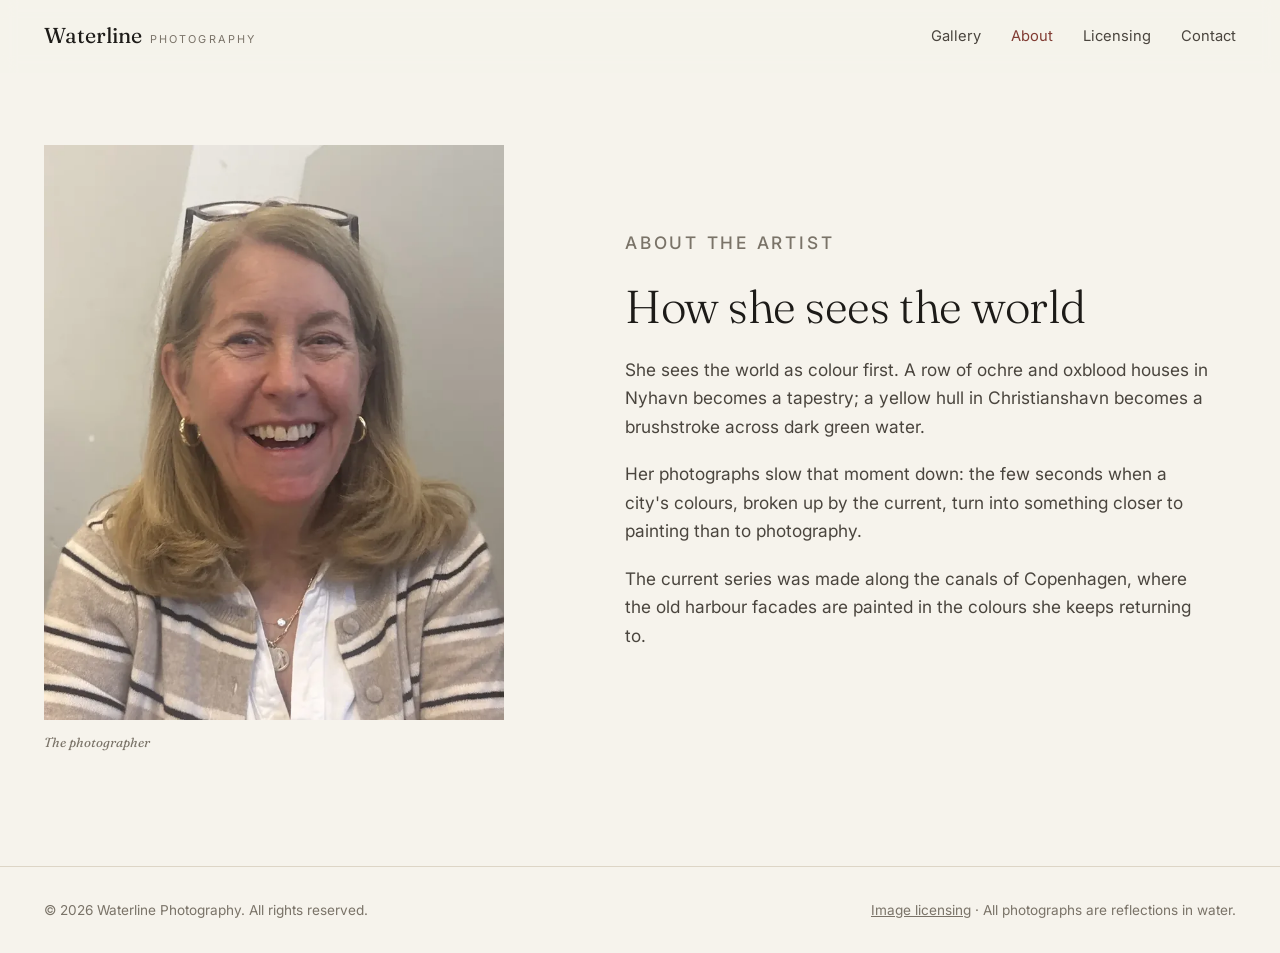
==== about.html @ 840163b0 "Add Waterline Photography website Home, Gallery, About and Licensing pages with styles and photos.  " ====
<!DOCTYPE html>
<html lang="en">
<head>
<meta charset="UTF-8">
<meta name="viewport" content="width=device-width, initial-scale=1.0, viewport-fit=cover">
<title>About | Waterline Photography</title>
<meta name="description" content="About the photographer behind Waterline Photography and how she sees the world as colour.">
<meta name="theme-color" content="#f6f3ec">
<link rel="preconnect" href="https://fonts.googleapis.com">
<link rel="preconnect" href="https://fonts.gstatic.com" crossorigin>
<link href="https://fonts.googleapis.com/css2?family=Fraunces:ital,opsz,wght@0,9..144,300;0,9..144,400;1,9..144,300;1,9..144,400&family=Inter:wght@400;500&display=swap" rel="stylesheet">
<link rel="stylesheet" href="assets/styles.css">
<style>:root { padding-top: env(safe-area-inset-top, 0px); padding-bottom: env(safe-area-inset-bottom, 0px); }</style>
</head>
<body>
<header class="site-header">
  <div class="wrap nav">
    <a class="wordmark" href="./">Waterline<span>Photography</span></a>
    <nav aria-label="Main">
      <a href="gallery.html">Gallery</a>
      <a href="about.html" aria-current="page">About</a>
      <a href="licensing.html">Licensing</a>
      <a href="./#contact">Contact</a>
    </nav>
  </div>
</header>

<main id="top">
  <section id="about" class="about about-page">
    <div class="wrap about-grid">
      <figure class="about-image">
        <img src="assets/img/artist-portrait.webp" width="720" height="900" loading="lazy" alt="Portrait of the photographer behind Waterline Photography, smiling, with her glasses pushed up on her head.">
        <figcaption>The photographer</figcaption>
      </figure>
      <div class="about-text">
        <p class="eyebrow">About the artist</p>
        <h2>How she sees the world</h2>
        <p>She sees the world as colour first. A row of ochre and oxblood houses in Nyhavn becomes a tapestry; a yellow hull in Christianshavn becomes a brushstroke across dark green water.</p>
        <p>Her photographs slow that moment down: the few seconds when a city's colours, broken up by the current, turn into something closer to painting than to photography.</p>
        <p>The current series was made along the canals of Copenhagen, where the old harbour facades are painted in the colours she keeps returning to.</p>
      </div>
    </div>
  </section>

</main>

<footer class="site-footer">
  <div class="wrap footer-inner">
    <span>© 2026 Waterline Photography. All rights reserved.</span>
    <span><a href="licensing.html">Image licensing</a> · All photographs are reflections in water.</span>
  </div>
</footer>

<script src="assets/main.js"></script>
</body>
</html>
---- assets/styles.css ----
/* Waterline Photography */
:root {
  --paper: #f6f3ec;
  --paper-deep: #ece6da;
  --ink: #1d1b18;
  --ink-soft: #4a453e;
  --muted: #7a7368;
  --line: #ddd5c6;
  --ochre: #c38a4c;
  --oxblood: #813c33;
  --sea: #24433a;
  --card: #fffdf8;
  --serif: "Fraunces", Georgia, "Times New Roman", serif;
  --sans: "Inter", system-ui, -apple-system, "Segoe UI", sans-serif;
  --max: 1240px;
  color-scheme: light;
}

*, *::before, *::after { box-sizing: border-box; }
html { scroll-behavior: smooth; }
body {
  margin: 0;
  background: var(--paper);
  color: var(--ink-soft);
  font-family: var(--sans);
  font-size: 16px;
  line-height: 1.65;
  -webkit-font-smoothing: antialiased;
}
body::before {
  content: ""; position: fixed; inset: 0 0 auto;
  height: env(safe-area-inset-top, 0px); z-index: 11;
  background: var(--paper);
}
img { display: block; max-width: 100%; height: auto; }
a { color: inherit; }

h1, h2, h3 {
  font-family: var(--serif);
  font-weight: 300;
  color: var(--ink);
  line-height: 1.1;
  letter-spacing: -0.01em;
  margin: 0 0 .5em;
  text-wrap: balance;
}
h1 { font-size: clamp(2.6rem, 6vw, 4.8rem); }
h1 em, h2 em { font-style: italic; color: var(--oxblood); }
h2 { font-size: clamp(2rem, 3.6vw, 3rem); }
h3 { font-size: clamp(1.4rem, 2.2vw, 1.85rem); }
p { margin: 0 0 1.1em; }

.wrap {
  max-width: var(--max);
  margin: 0 auto;
  padding-left: max(24px, env(safe-area-inset-left, 0px));
  padding-right: max(24px, env(safe-area-inset-right, 0px));
}
.narrow { max-width: 720px; }
.eyebrow {
  font-size: .78rem;
  font-weight: 500;
  letter-spacing: .16em;
  text-transform: uppercase;
  color: var(--muted);
  margin-bottom: 1.4em;
}

/* Header */
.site-header {
  position: sticky; top: env(safe-area-inset-top, 0px); z-index: 10;
  background: rgba(246, 243, 236, .9);
  backdrop-filter: blur(8px);
  -webkit-backdrop-filter: blur(8px);
  border-bottom: 1px solid transparent;
}
.nav { display: flex; justify-content: space-between; align-items: center; height: 72px; gap: 16px; }
.wordmark {
  font-family: var(--serif);
  font-size: 1.35rem;
  color: var(--ink);
  text-decoration: none;
  white-space: nowrap;
}
.wordmark span {
  font-family: var(--sans);
  font-size: .68rem;
  letter-spacing: .2em;
  text-transform: uppercase;
  color: var(--muted);
  margin-left: .7em;
}
.site-header nav { display: flex; gap: 30px; }
.site-header nav a {
  text-decoration: none;
  font-size: .92rem;
  color: var(--ink-soft);
}
.site-header nav a:hover { color: var(--oxblood); }
a:focus-visible, button:focus-visible, summary:focus-visible { outline: 2px solid var(--ink); outline-offset: 3px; }

/* Hero */
.hero { padding-block: 48px 96px; }
.hero-grid {
  display: grid;
  grid-template-columns: 1fr 1fr;
  gap: 64px;
  align-items: center;
}
.hero-grid > *, .piece > *, .about-grid > *, .how-grid > * { min-width: 0; }
.lead { font-size: 1.15rem; max-width: 30em; }
.link-arrow {
  display: inline-block;
  margin-top: .6em;
  color: var(--ink);
  text-decoration: none;
  border-bottom: 1px solid var(--ink);
  padding-bottom: 2px;
}
.link-arrow::after { content: " ↓"; }
.link-arrow:hover { color: var(--oxblood); border-color: var(--oxblood); }
.hero-image { margin: 0; }
.hero-image img { width: 100%; aspect-ratio: 1; object-fit: cover; background: var(--paper-deep); }
figcaption {
  font-size: .82rem;
  color: var(--muted);
  margin-top: 12px;
  font-style: italic;
  font-family: var(--serif);
}

/* Statement */
.statement {
  padding-block: 96px;
  border-top: 1px solid var(--line);
  border-bottom: 1px solid var(--line);
  text-align: center;
}
.statement p {
  font-family: var(--serif);
  font-weight: 300;
  font-size: clamp(1.4rem, 2.6vw, 2rem);
  line-height: 1.4;
  color: var(--ink);
  margin: 0;
}

/* Work */
.work { padding-block: 112px 64px; }
.section-head { margin-bottom: 64px; }
.piece {
  display: grid;
  grid-template-columns: 7fr 5fr;
  gap: 64px;
  align-items: end;
  margin-bottom: 120px;
}
.piece.flip { grid-template-columns: 5fr 7fr; }
.piece.flip .piece-image { order: 2; }
.piece-image {
  display: block;
  padding: 0;
  border: 0;
  background: none;
  cursor: zoom-in;
  overflow: hidden;
}
.piece-image img { width: 100%; aspect-ratio: 1; object-fit: cover; transition: transform .8s ease; background: var(--paper-deep); }
.piece-image:hover img { transform: scale(1.02); }
.piece-image:focus-visible { outline: 2px solid var(--ink); outline-offset: 4px; }
.num {
  display: block;
  font-family: var(--serif);
  font-style: italic;
  color: var(--muted);
  margin-bottom: 1em;
}
.place { color: var(--muted); font-size: .92rem; }
.swatches { display: flex; flex-wrap: wrap; gap: 8px; list-style: none; padding: 0; margin: 28px 0 0; }
.swatches li {
  width: 36px; height: 36px;
  border-radius: 50%;
  background: var(--c);
  box-shadow: inset 0 0 0 1px rgba(0, 0, 0, .06);
}

/* Palette band */
.palette-band { padding-block: 0 112px; }
.band { display: flex; height: 120px; }
.band span { flex: 1; background: var(--c); }
.band-caption {
  margin-top: 20px;
  font-family: var(--serif);
  font-style: italic;
  color: var(--muted);
}

/* About */
.about { background: var(--paper-deep); padding-block: 112px; }
.about-grid {
  display: grid;
  grid-template-columns: 5fr 6fr;
  gap: 72px;
  align-items: center;
}
.about-image { margin: 0; }
.about-image img { width: 100%; max-width: 460px; aspect-ratio: 4 / 5; object-fit: cover; background: var(--line); }
.about-text p { font-size: 1.08rem; max-width: 34em; }

/* Contact */
.contact { padding-block: 120px; text-align: center; }
.button {
  display: inline-block;
  margin-top: 12px;
  padding: 14px 28px;
  border: 1px solid var(--ink);
  border-radius: 999px;
  color: var(--ink);
  text-decoration: none;
  transition: background .2s, color .2s;
  overflow-wrap: anywhere;
}
.button:hover { background: var(--ink); color: var(--paper); }
.email-note { margin-top: 18px; font-size: .9rem; color: var(--muted); }
.email-note code { font-family: var(--sans); color: var(--ink); user-select: all; }

/* Footer */
.site-footer { border-top: 1px solid var(--line); padding-block: 32px; font-size: .85rem; color: var(--muted); }
.footer-inner { display: flex; justify-content: space-between; gap: 16px; flex-wrap: wrap; }

/* Lightbox */
.lightbox {
  border: 0;
  padding: 0;
  background: transparent;
  max-width: 96vw;
  max-height: 96vh;
}
.lightbox::backdrop { background: rgba(20, 18, 15, .92); }
.lightbox img { max-width: 92vw; max-height: 84vh; width: auto; margin: 0 auto; }
.lightbox-caption {
  color: #e9e3d6;
  text-align: center;
  font-family: var(--serif);
  font-style: italic;
  margin: 14px 0 0;
}
.lightbox-close {
  position: fixed;
  top: calc(16px + env(safe-area-inset-top, 0px));
  right: calc(20px + env(safe-area-inset-right, 0px));
  background: none; border: 0;
  color: #e9e3d6;
  font-size: 2.2rem; line-height: 1;
  cursor: pointer;
}

/* Responsive */
@media (max-width: 860px) {
  .hero { padding-block: 24px 72px; }
  .hero-grid, .about-grid, .piece, .piece.flip { grid-template-columns: 1fr; gap: 32px; }
  .piece.flip .piece-image { order: 0; }
  .piece { margin-bottom: 80px; }
  .work, .about { padding-block: 80px; }
  .statement { padding-block: 64px; }
  .band { height: 72px; }
}
@media (max-width: 520px) {
  .wrap { padding-left: max(16px, env(safe-area-inset-left, 0px)); padding-right: max(16px, env(safe-area-inset-right, 0px)); }
  .wordmark span { display: none; }
  .site-header nav { gap: 18px; }
  .swatches li { width: 30px; height: 30px; }
}
@media (prefers-reduced-motion: reduce) {
  html { scroll-behavior: auto; }
  .piece-image img { transition: none; }
}

/* Licensing page */
.site-header nav a[aria-current="page"] { color: var(--oxblood); }
.page-hero { padding-block: 72px 56px; }
.page-hero h1 { font-size: clamp(2.4rem, 5vw, 4rem); }
.page-hero .wrap.narrow { max-width: var(--max); }
.page-hero .lead { max-width: 40em; }
.licences { padding-block: 40px 96px; }
.tiers { display: grid; grid-template-columns: repeat(3, 1fr); gap: 24px; align-items: stretch; }
.tier {
  display: flex; flex-direction: column;
  background: var(--card);
  border: 1px solid var(--line);
  padding: 32px 28px;
  min-width: 0;
}
.tier.featured { border-color: var(--ochre); box-shadow: 0 18px 40px rgba(129, 60, 51, .08); }
.tier h3 { margin-bottom: .2em; }
.tier-for { color: var(--muted); font-style: italic; font-family: var(--serif); }
.tier ul { padding-left: 18px; margin: 0 0 20px; flex: 1; }
.tier li { margin-bottom: 8px; }
.tier-files { font-size: .9rem; background: var(--paper); padding: 12px 14px; }
.tier-price { font-family: var(--serif); font-size: 1.25rem; color: var(--ink); margin: 6px 0 18px; }
.tier-price span { display: block; font-family: var(--sans); font-size: .82rem; color: var(--muted); }
.tier .button { align-self: flex-start; }
.tier-note { margin-top: 28px; color: var(--muted); font-size: .95rem; }
.collection { background: var(--paper-deep); padding-block: 96px; }
.collection-grid { display: grid; grid-template-columns: repeat(4, 1fr); gap: 24px; }
.lic-item { margin: 0; scroll-margin-top: 96px; min-width: 0; }
.lic-item img { aspect-ratio: 1; object-fit: cover; width: 100%; background: var(--line); }
.lic-item figcaption { font-style: normal; font-family: var(--sans); display: flex; flex-direction: column; gap: 4px; }
.lic-id { font-size: .75rem; letter-spacing: .14em; color: var(--muted); }
.lic-title { font-family: var(--serif); font-size: 1.05rem; color: var(--ink); line-height: 1.3; }
.lic-item a, .license-link { color: var(--oxblood); font-size: .9rem; }
.license-link { display: inline-block; margin-top: 20px; }
.how { padding-block: 104px; }
.how-grid { display: grid; grid-template-columns: 1fr 1fr; gap: 72px; }
.steps, .receive { padding-left: 20px; }
.steps li, .receive li { margin-bottom: 12px; }
.terms { padding-block: 0 104px; }
.rules { display: grid; grid-template-columns: 1fr 1fr; gap: 24px; }
.rules > div { background: var(--card); border: 1px solid var(--line); padding: 28px; min-width: 0; }
.rules ul { list-style: none; padding: 0; margin: 0; }
.rules li { padding: 8px 0 8px 28px; position: relative; border-bottom: 1px dashed var(--line); }
.rules li:last-child { border-bottom: 0; }
.yes li::before { content: "✓"; position: absolute; left: 0; color: var(--sea); }
.no li::before { content: "✕"; position: absolute; left: 0; color: var(--oxblood); }
.faq-section { background: var(--paper-deep); padding-block: 104px; }
.faq details { border-bottom: 1px solid var(--line); padding: 18px 0; }
.faq summary { cursor: pointer; font-family: var(--serif); font-size: 1.2rem; color: var(--ink); list-style: none; position: relative; padding-right: 28px; }
.faq summary::-webkit-details-marker { display: none; }
.faq summary::after { content: "+"; position: absolute; right: 0; top: 0; color: var(--oxblood); }
.faq details[open] summary::after { content: "–"; }
.faq details p { margin: 12px 0 0; }
.site-footer a { color: var(--muted); }
@media (max-width: 960px) {
  .tiers { grid-template-columns: 1fr; }
  .collection-grid { grid-template-columns: repeat(2, 1fr); }
  .how-grid, .rules { grid-template-columns: 1fr; gap: 40px; }
}
@media (max-width: 520px) {
  .collection-grid { grid-template-columns: 1fr; }
  .site-header nav { gap: 14px; font-size: .88rem; }
}

/* Work page */
.work-page { padding-block: 72px 64px; }
.link-arrow.arrow-right::after { content: " →"; }
.about-page { background: var(--paper); padding-block: 72px 112px; }
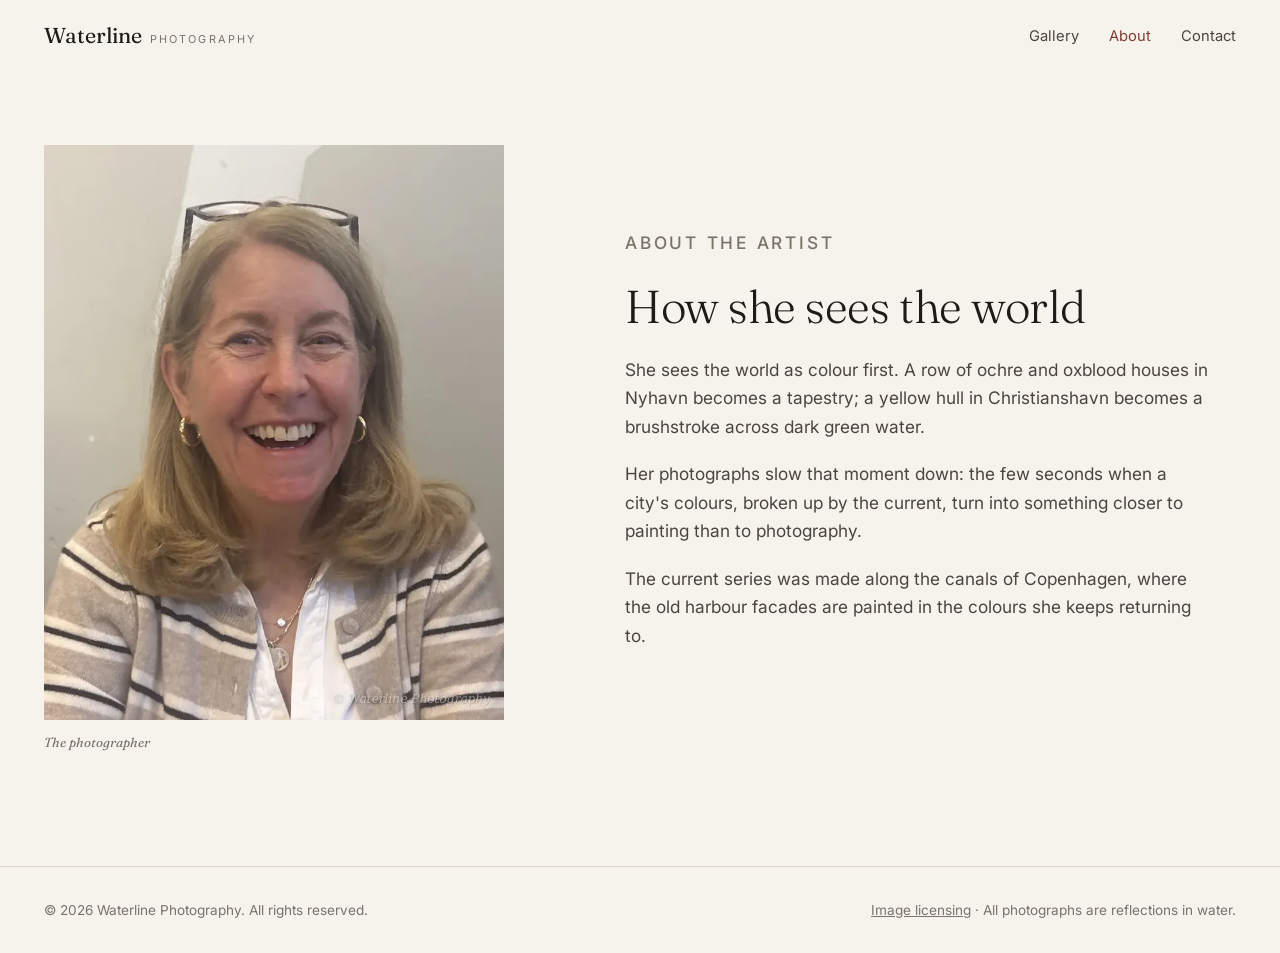
==== commit a2383162: "Remove Licensing from the main menu (page kept) Co-Authored-By: Claude Opus 5.5 <noreply@anthropic.c" ====
--- a/about.html
+++ b/about.html
@@ -19,7 +19,6 @@
     <nav aria-label="Main">
       <a href="gallery.html">Gallery</a>
       <a href="about.html" aria-current="page">About</a>
-      <a href="licensing.html">Licensing</a>
       <a href="./#contact">Contact</a>
     </nav>
   </div>
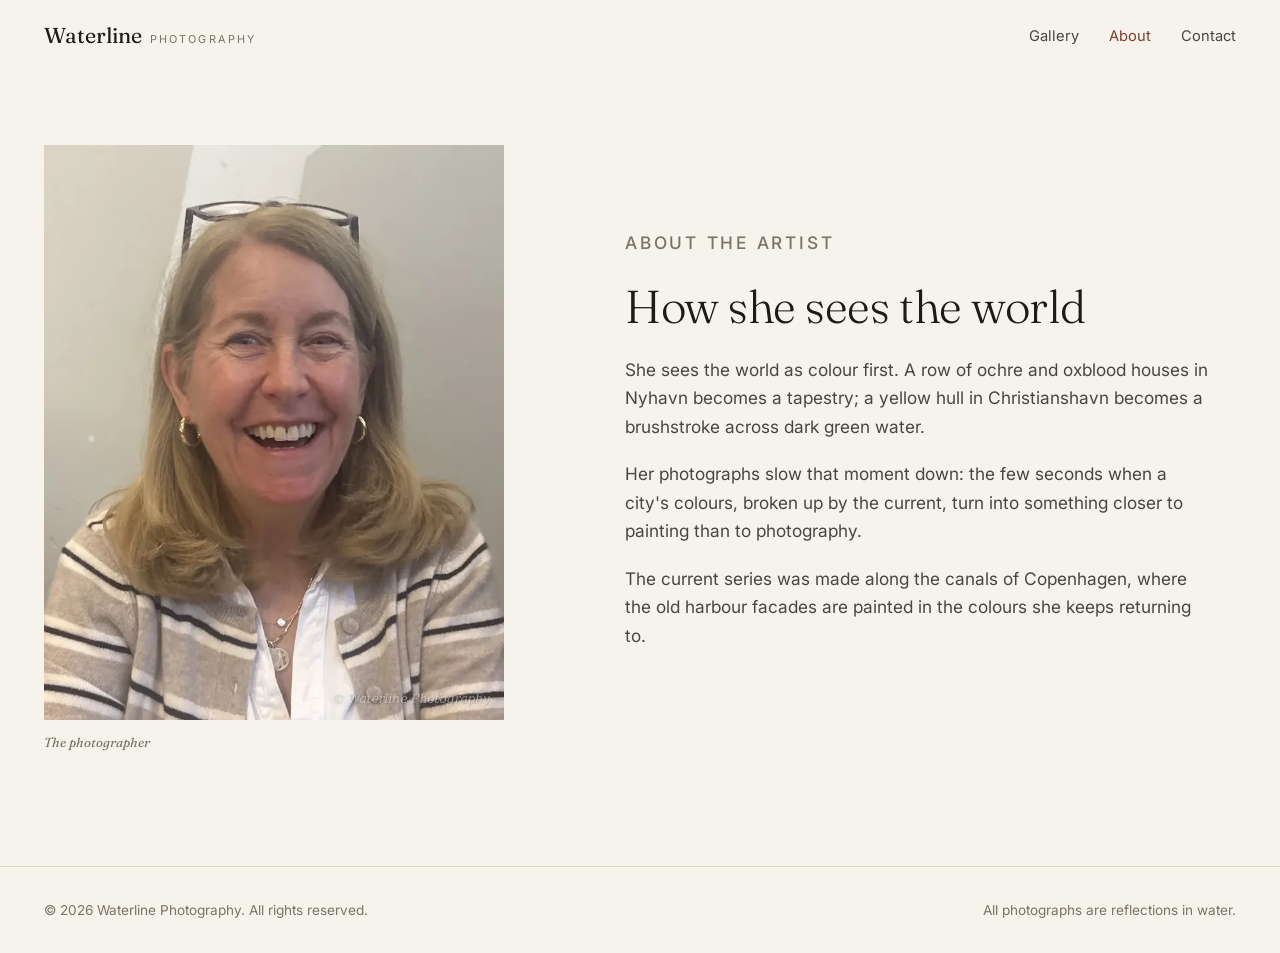
==== commit db852e1a: "Remove footer and gallery links to the Licensing page Co-Authored-By: Claude Opus 5.5 <noreply@anthr" ====
--- a/about.html
+++ b/about.html
@@ -46,7 +46,7 @@
 <footer class="site-footer">
   <div class="wrap footer-inner">
     <span>© 2026 Waterline Photography. All rights reserved.</span>
-    <span><a href="licensing.html">Image licensing</a> · All photographs are reflections in water.</span>
+    <span>All photographs are reflections in water.</span>
   </div>
 </footer>
 
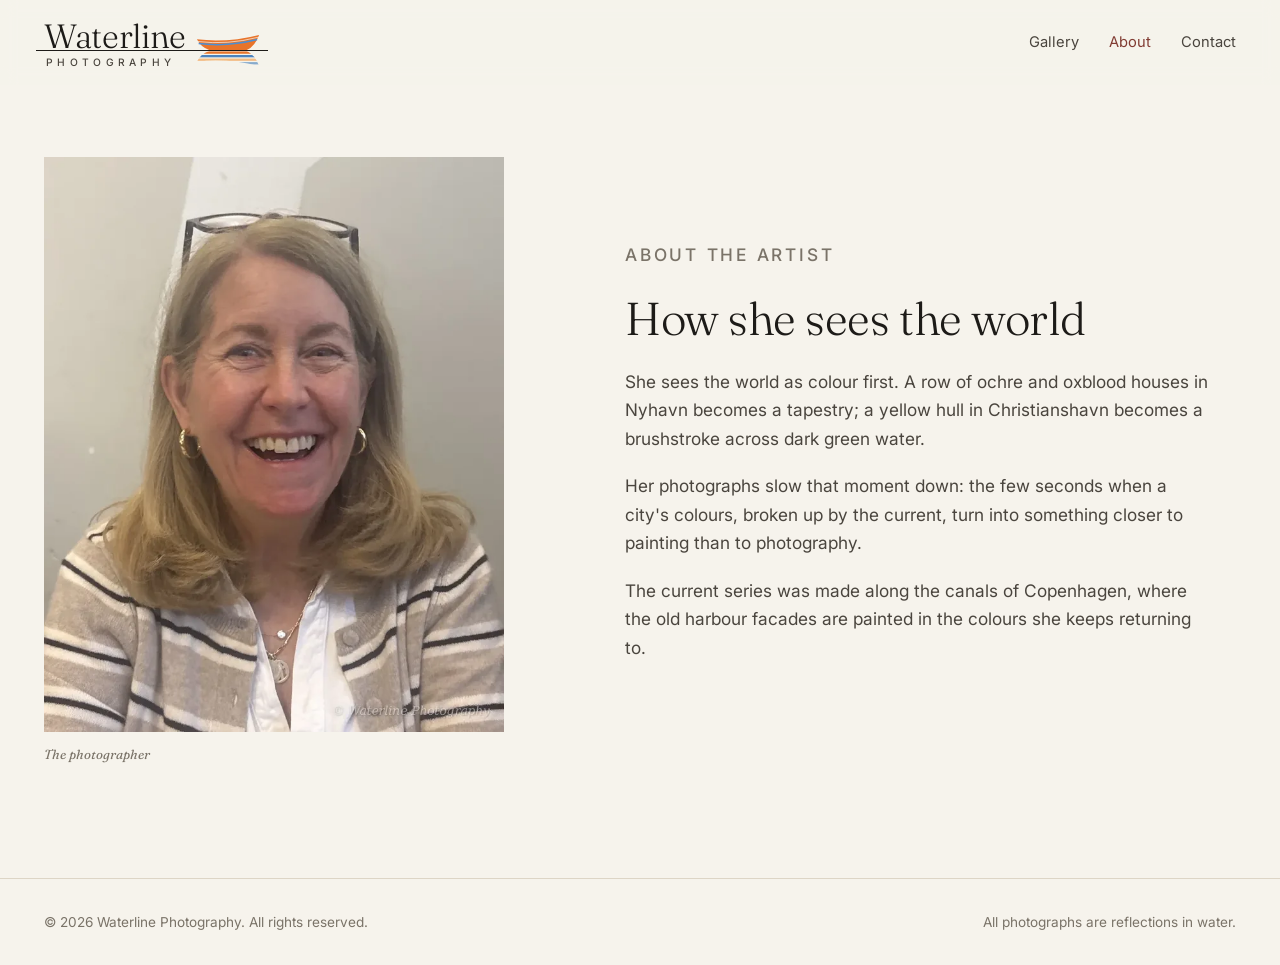
==== commit 792521f4: "Add boat logo to the header and new favicon New header logo: Waterline on a fine waterline with a sm" ====
--- a/about.html
+++ b/about.html
@@ -6,6 +6,9 @@
 <title>About | Waterline Photography</title>
 <meta name="description" content="About the photographer behind Waterline Photography and how she sees the world as colour.">
 <meta name="theme-color" content="#f6f3ec">
+<link rel="icon" href="assets/favicon.svg" type="image/svg+xml">
+<link rel="icon" href="assets/favicon-32.png" sizes="32x32" type="image/png">
+<link rel="apple-touch-icon" href="assets/apple-touch-icon.png">
 <link rel="preconnect" href="https://fonts.googleapis.com">
 <link rel="preconnect" href="https://fonts.gstatic.com" crossorigin>
 <link href="https://fonts.googleapis.com/css2?family=Fraunces:ital,opsz,wght@0,9..144,300;0,9..144,400;1,9..144,300;1,9..144,400&family=Inter:wght@400;500&display=swap" rel="stylesheet">
@@ -15,7 +18,11 @@
 <body>
 <header class="site-header">
   <div class="wrap nav">
-    <a class="wordmark" href="./">Waterline<span>Photography</span></a>
+    <a class="logo" href="./" aria-label="Waterline Photography, home">
+      <span class="logo-top"><span class="logo-word">Waterline</span><img class="logo-boat" src="assets/logo-boat.svg" alt="" width="146" height="36"></span>
+      <span class="logo-line"></span>
+      <span class="logo-bottom"><span class="logo-sub">Photography</span><img class="logo-reflection" src="assets/logo-reflection.svg" alt="" width="146" height="36"></span>
+    </a>
     <nav aria-label="Main">
       <a href="gallery.html">Gallery</a>
       <a href="about.html" aria-current="page">About</a>
--- a/assets/styles.css
+++ b/assets/styles.css
@@ -74,21 +74,37 @@
   -webkit-backdrop-filter: blur(8px);
   border-bottom: 1px solid transparent;
 }
-.nav { display: flex; justify-content: space-between; align-items: center; height: 72px; gap: 16px; }
-.wordmark {
-  font-family: var(--serif);
-  font-size: 1.35rem;
-  color: var(--ink);
+.nav { display: flex; justify-content: space-between; align-items: center; height: 84px; gap: 16px; }
+.logo {
+  display: inline-flex;
+  flex-direction: column;
   text-decoration: none;
+  color: var(--ink);
+  padding-top: 6px;
+}
+.logo-top { display: flex; align-items: flex-end; gap: 10px; }
+.logo-word {
+  font-family: var(--serif);
+  font-weight: 300;
+  font-size: 2.1rem;
+  line-height: .8;
+  letter-spacing: -0.01em;
+  color: var(--ink);
   white-space: nowrap;
 }
-.wordmark span {
+.logo-boat, .logo-reflection { display: block; width: 64px; height: auto; }
+.logo-line { display: block; height: 1px; background: var(--ink); margin: 0 -8px; }
+.logo-bottom { display: flex; justify-content: space-between; align-items: flex-start; gap: 10px; }
+.logo-sub {
   font-family: var(--sans);
-  font-size: .68rem;
-  letter-spacing: .2em;
+  font-size: .64rem;
+  font-weight: 500;
+  letter-spacing: .42em;
   text-transform: uppercase;
-  color: var(--muted);
-  margin-left: .7em;
+  color: var(--ink-soft);
+  line-height: 1;
+  padding: 6px 0 0 2px;
+  white-space: nowrap;
 }
 .site-header nav { display: flex; gap: 30px; }
 .site-header nav a {
@@ -267,7 +283,9 @@
 }
 @media (max-width: 520px) {
   .wrap { padding-left: max(16px, env(safe-area-inset-left, 0px)); padding-right: max(16px, env(safe-area-inset-right, 0px)); }
-  .wordmark span { display: none; }
+  .logo-word { font-size: 1.75rem; }
+  .logo-boat, .logo-reflection { width: 48px; }
+  .logo-sub { font-size: .58rem; letter-spacing: .36em; }
   .site-header nav { gap: 18px; }
   .swatches li { width: 30px; height: 30px; }
 }
